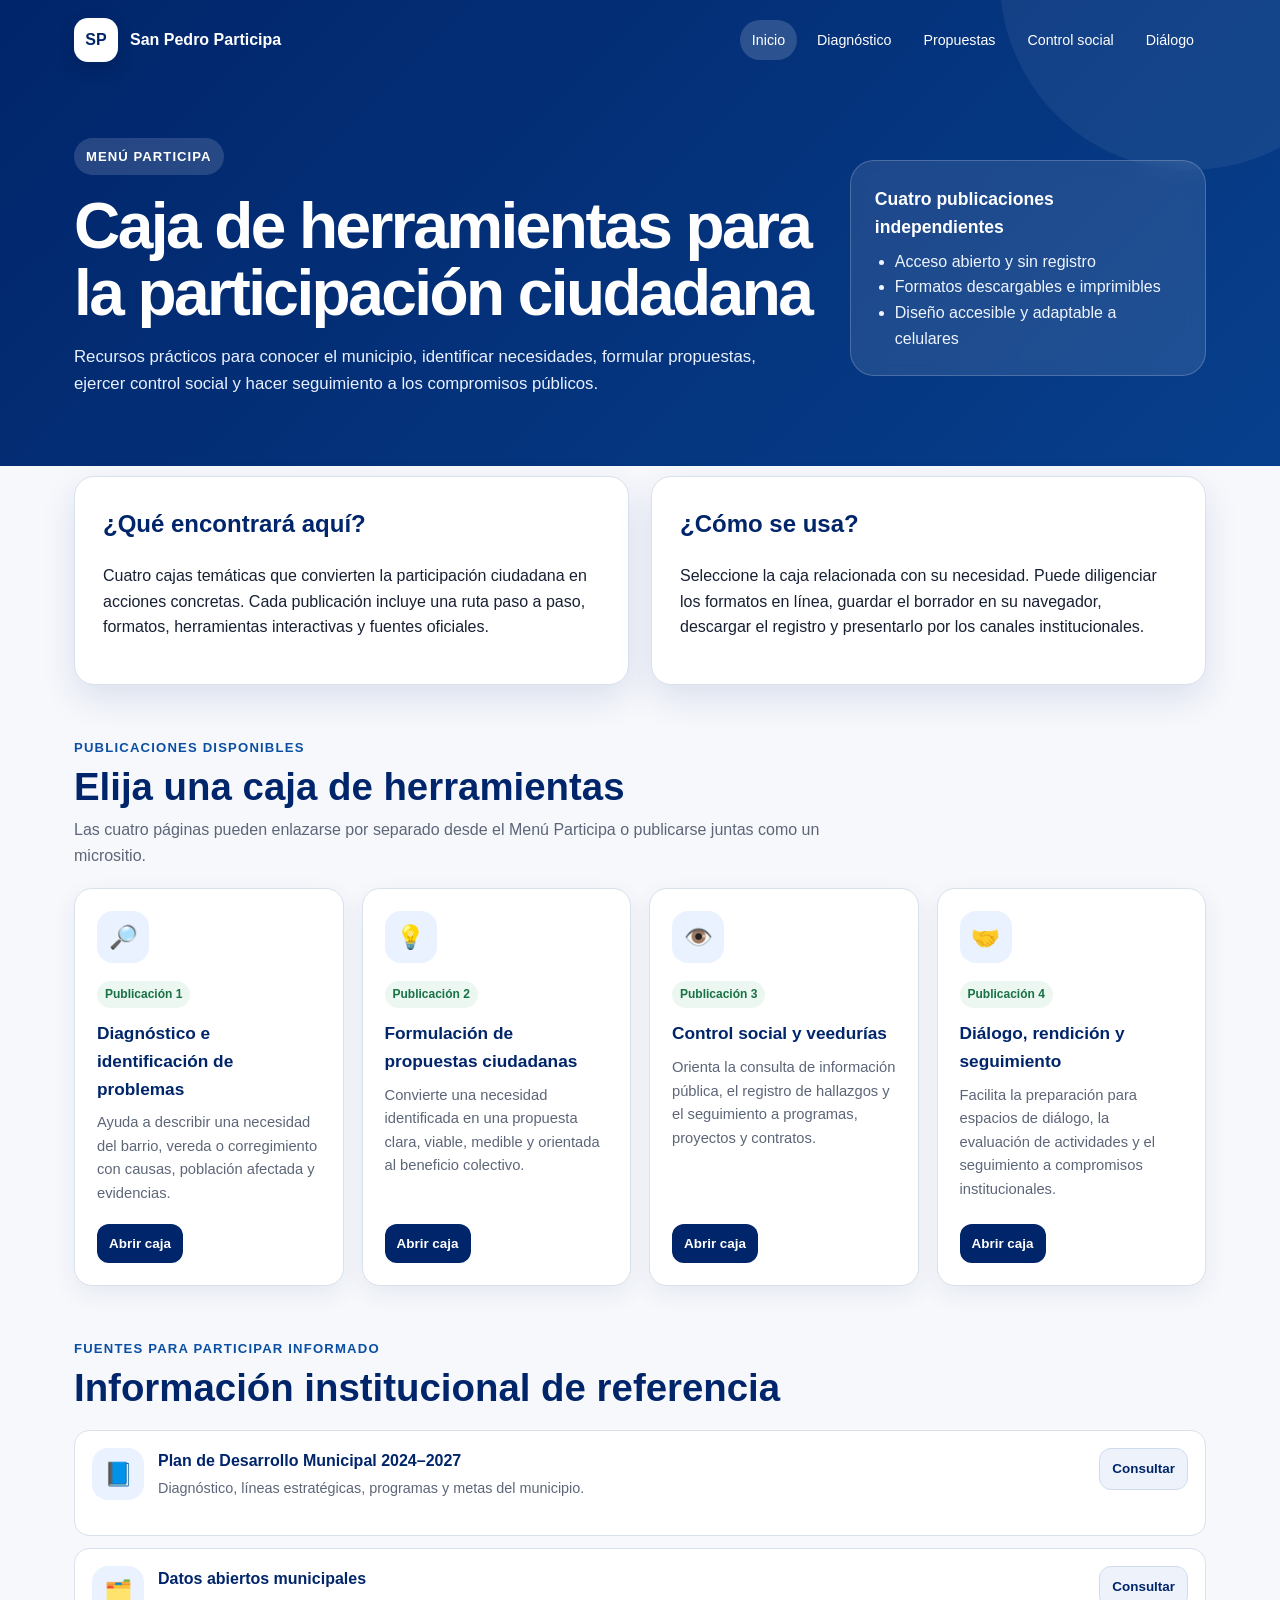
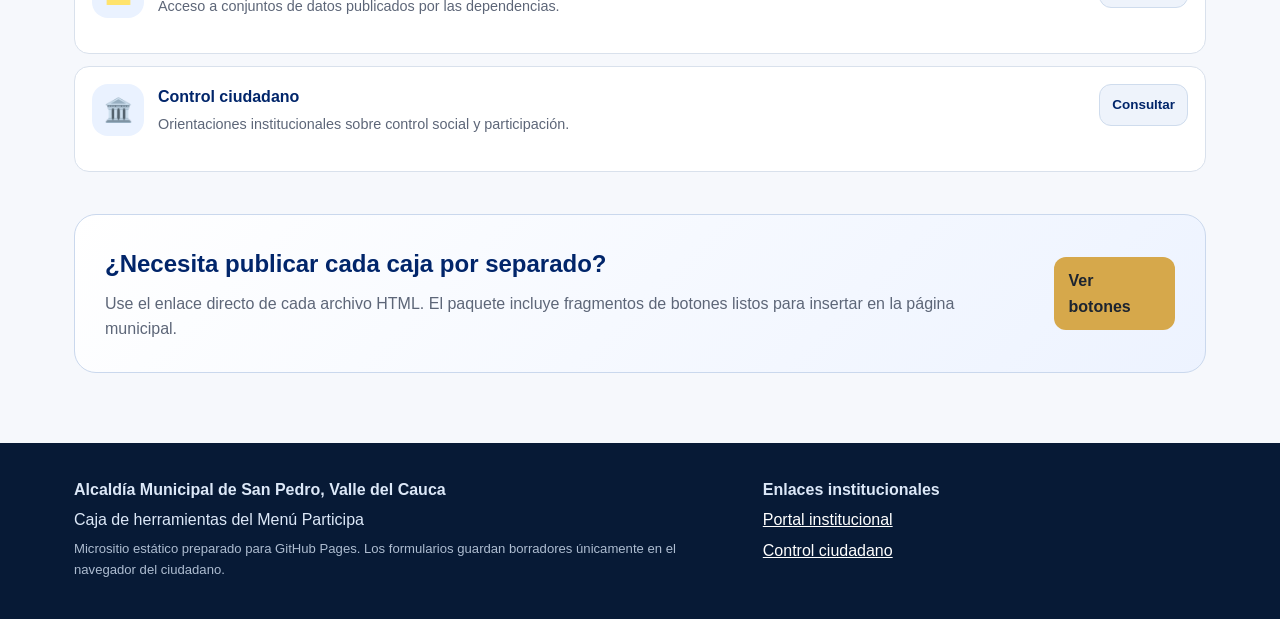
==== index.html @ a93e603f "Add files via upload" ====
<!doctype html><html lang="es"><head><meta charset="utf-8"><meta name="viewport" content="width=device-width,initial-scale=1"><meta name="description" content="Recursos prácticos para conocer el municipio, identificar necesidades, formular propuestas, ejercer control social y hacer seguimiento a los compromisos públicos."><title>Caja de herramientas para la participación ciudadana | Menú Participa</title><link rel="stylesheet" href="assets/css/estilos.css"></head><body><a class="skip" href="#contenido">Saltar al contenido principal</a><header class="site-header"><div class="nav-wrap"><a class="brand" href="index.html"><span class="brand-mark" aria-hidden="true">SP</span><span>San Pedro Participa</span></a><nav class="nav-links" aria-label="Navegación principal">
<a href="index.html" aria-current="page">Inicio</a><a href="caja-1-diagnostico.html">Diagnóstico</a><a href="caja-2-propuestas.html">Propuestas</a><a href="caja-3-control-social.html">Control social</a><a href="caja-4-dialogo-rendicion.html">Diálogo</a>
</nav></div><section class="hero"><div><span class="eyebrow">Menú Participa</span><h1>Caja de herramientas para la participación ciudadana</h1><p>Recursos prácticos para conocer el municipio, identificar necesidades, formular propuestas, ejercer control social y hacer seguimiento a los compromisos públicos.</p></div><aside class="hero-panel"><strong>Cuatro publicaciones independientes</strong><ul><li>Acceso abierto y sin registro</li><li>Formatos descargables e imprimibles</li><li>Diseño accesible y adaptable a celulares</li></ul></aside></section></header><main id="contenido" class="container"><section class="intro-grid"><article class="panel"><h2>¿Qué encontrará aquí?</h2><p>Cuatro cajas temáticas que convierten la participación ciudadana en acciones concretas. Cada publicación incluye una ruta paso a paso, formatos, herramientas interactivas y fuentes oficiales.</p></article><article class="panel"><h2>¿Cómo se usa?</h2><p>Seleccione la caja relacionada con su necesidad. Puede diligenciar los formatos en línea, guardar el borrador en su navegador, descargar el registro y presentarlo por los canales institucionales.</p></article></section><div class="section-title"><span>Publicaciones disponibles</span><h2>Elija una caja de herramientas</h2><p>Las cuatro páginas pueden enlazarse por separado desde el Menú Participa o publicarse juntas como un micrositio.</p></div><section class="cards"><article class="card"><div class="icon" aria-hidden="true">🔎</div><span class="tag">Publicación 1</span><h3>Diagnóstico e identificación de problemas</h3><p>Ayuda a describir una necesidad del barrio, vereda o corregimiento con causas, población afectada y evidencias.</p><div class="card-actions"><a class="btn small " href="caja-1-diagnostico.html">Abrir caja</a></div></article><article class="card"><div class="icon" aria-hidden="true">💡</div><span class="tag">Publicación 2</span><h3>Formulación de propuestas ciudadanas</h3><p>Convierte una necesidad identificada en una propuesta clara, viable, medible y orientada al beneficio colectivo.</p><div class="card-actions"><a class="btn small " href="caja-2-propuestas.html">Abrir caja</a></div></article><article class="card"><div class="icon" aria-hidden="true">👁️</div><span class="tag">Publicación 3</span><h3>Control social y veedurías</h3><p>Orienta la consulta de información pública, el registro de hallazgos y el seguimiento a programas, proyectos y contratos.</p><div class="card-actions"><a class="btn small " href="caja-3-control-social.html">Abrir caja</a></div></article><article class="card"><div class="icon" aria-hidden="true">🤝</div><span class="tag">Publicación 4</span><h3>Diálogo, rendición y seguimiento</h3><p>Facilita la preparación para espacios de diálogo, la evaluación de actividades y el seguimiento a compromisos institucionales.</p><div class="card-actions"><a class="btn small " href="caja-4-dialogo-rendicion.html">Abrir caja</a></div></article></section><div class="section-title"><span>Fuentes para participar informado</span><h2>Información institucional de referencia</h2></div><section class="resource-list"><article class="resource"><div class="icon">📘</div><div><b>Plan de Desarrollo Municipal 2024–2027</b><p>Diagnóstico, líneas estratégicas, programas y metas del municipio.</p></div><a class="btn secondary small" href="https://www.sanpedro-valle.gov.co/planes/plan-de-desarrollo-municipal-san-pedro-valle-del-cauca" target="_blank" rel="noopener">Consultar</a></article><article class="resource"><div class="icon">🗂️</div><div><b>Datos abiertos municipales</b><p>Acceso a conjuntos de datos publicados por las dependencias.</p></div><a class="btn secondary small" href="https://www.sanpedro-valle.gov.co/datos-abiertos/datos-abiertos-publicados-por-el-municipio" target="_blank" rel="noopener">Consultar</a></article><article class="resource"><div class="icon">🏛️</div><div><b>Control ciudadano</b><p>Orientaciones institucionales sobre control social y participación.</p></div><a class="btn secondary small" href="https://www.sanpedro-valle.gov.co/control-ciudadano/control-ciudadano-631934" target="_blank" rel="noopener">Consultar</a></article></section><section class="callout"><div><h2>¿Necesita publicar cada caja por separado?</h2><p>Use el enlace directo de cada archivo HTML. El paquete incluye fragmentos de botones listos para insertar en la página municipal.</p></div><a class="btn gold" href="botones-para-insertar.html">Ver botones</a></section></main><footer class="site-footer"><div class="footer-inner"><div><strong>Alcaldía Municipal de San Pedro, Valle del Cauca</strong><p>Caja de herramientas del Menú Participa</p><p class="foot-note">Micrositio estático preparado para GitHub Pages. Los formularios guardan borradores únicamente en el navegador del ciudadano.</p></div><div><strong>Enlaces institucionales</strong><p><a href="https://www.sanpedro-valle.gov.co/" target="_blank" rel="noopener">Portal institucional</a></p><p><a href="https://www.sanpedro-valle.gov.co/control-ciudadano/control-ciudadano-631934" target="_blank" rel="noopener">Control ciudadano</a></p></div></div></footer><script src="assets/js/app.js"></script></body></html>
---- assets/css/estilos.css ----
:root{
  --azul:#01256a;
  --azul-2:#0b4fa3;
  --azul-claro:#eaf2ff;
  --dorado:#d6a84b;
  --verde:#177245;
  --rojo:#b42318;
  --texto:#172033;
  --muted:#5d6678;
  --borde:#d9e1ec;
  --fondo:#f6f8fc;
  --blanco:#fff;
  --sombra:0 14px 35px rgba(1,37,106,.11);
  --radio:20px;
}
*{box-sizing:border-box}
html{scroll-behavior:smooth}
body{margin:0;background:var(--fondo);color:var(--texto);font-family:"Century Gothic","Avenir Next",Arial,sans-serif;line-height:1.6}
a{color:var(--azul-2)}
a:focus,button:focus,input:focus,textarea:focus,select:focus{outline:3px solid #f7c94b;outline-offset:3px}
.skip{position:absolute;left:-9999px;top:0;background:#fff;padding:12px;z-index:999}.skip:focus{left:10px;top:10px}
.site-header{background:linear-gradient(135deg,var(--azul),#073f8c);color:#fff;position:relative;overflow:hidden}
.site-header:after{content:"";position:absolute;width:380px;height:380px;border-radius:50%;background:rgba(255,255,255,.06);right:-100px;top:-210px}
.nav-wrap{max-width:1180px;margin:auto;padding:18px 24px;display:flex;align-items:center;justify-content:space-between;gap:20px;position:relative;z-index:2}
.brand{display:flex;align-items:center;gap:12px;color:#fff;text-decoration:none;font-weight:700}.brand-mark{width:44px;height:44px;border-radius:14px;background:#fff;color:var(--azul);display:grid;place-items:center;font-weight:800;box-shadow:0 7px 18px rgba(0,0,0,.15)}
.nav-links{display:flex;gap:8px;flex-wrap:wrap}.nav-links a{color:#fff;text-decoration:none;padding:9px 12px;border-radius:999px;font-size:.89rem}.nav-links a:hover,.nav-links a[aria-current="page"]{background:rgba(255,255,255,.16)}
.hero{max-width:1180px;margin:auto;padding:58px 24px 68px;position:relative;z-index:2;display:grid;grid-template-columns:1.35fr .65fr;gap:36px;align-items:center}
.eyebrow{display:inline-flex;align-items:center;gap:8px;font-size:.82rem;text-transform:uppercase;letter-spacing:.08em;font-weight:700;background:rgba(255,255,255,.14);padding:8px 12px;border-radius:999px}.hero h1{font-size:clamp(2.2rem,5vw,4.2rem);line-height:1.04;margin:18px 0 18px;letter-spacing:-.04em}.hero p{max-width:720px;font-size:1.05rem;color:#e9f1ff;margin:0}.hero-panel{background:rgba(255,255,255,.1);border:1px solid rgba(255,255,255,.2);border-radius:24px;padding:24px;backdrop-filter:blur(8px)}.hero-panel strong{display:block;font-size:1.1rem;margin-bottom:8px}.hero-panel ul{padding-left:20px;margin:8px 0 0;color:#eef5ff}
.container{max-width:1180px;margin:auto;padding:42px 24px 70px}
.intro-grid{display:grid;grid-template-columns:1fr 1fr;gap:22px;margin-top:-32px;position:relative;z-index:3}.panel{background:#fff;border:1px solid var(--borde);border-radius:var(--radio);padding:28px;box-shadow:var(--sombra)}.panel h2,.panel h3{margin-top:0;color:var(--azul)}
.section-title{margin:52px 0 20px}.section-title span{display:block;color:var(--azul-2);font-size:.82rem;font-weight:700;text-transform:uppercase;letter-spacing:.09em}.section-title h2{font-size:clamp(1.7rem,3vw,2.6rem);line-height:1.15;margin:7px 0 8px;color:var(--azul)}.section-title p{margin:0;color:var(--muted);max-width:800px}
.cards{display:grid;grid-template-columns:repeat(4,minmax(0,1fr));gap:18px}.card{background:#fff;border:1px solid var(--borde);border-radius:18px;padding:22px;display:flex;flex-direction:column;min-height:260px;box-shadow:0 8px 24px rgba(16,42,90,.07);transition:.2s}.card:hover{transform:translateY(-4px);box-shadow:var(--sombra)}.icon{width:52px;height:52px;border-radius:16px;background:var(--azul-claro);color:var(--azul);display:grid;place-items:center;font-size:1.45rem;margin-bottom:18px}.card h3{margin:0 0 8px;color:var(--azul);font-size:1.08rem}.card p{font-size:.92rem;color:var(--muted);margin:0 0 18px;flex:1}.tag{display:inline-block;background:#edf7f1;color:var(--verde);padding:4px 8px;border-radius:999px;font-size:.75rem;font-weight:700;margin-bottom:12px;align-self:flex-start}.card-actions{display:flex;flex-wrap:wrap;gap:8px}.btn{display:inline-flex;align-items:center;justify-content:center;gap:8px;border:0;border-radius:12px;padding:11px 15px;background:var(--azul);color:#fff;text-decoration:none;font:inherit;font-weight:700;cursor:pointer}.btn:hover{background:#001b4e}.btn.secondary{background:#eef3fb;color:var(--azul);border:1px solid #cfdced}.btn.secondary:hover{background:#dfe9f8}.btn.gold{background:var(--dorado);color:#1c2430}.btn.small{font-size:.84rem;padding:9px 12px}
.toolbox-grid{display:grid;grid-template-columns:1fr 1fr;gap:22px}.steps{counter-reset:paso;display:grid;gap:14px}.step{counter-increment:paso;background:#fff;border:1px solid var(--borde);border-radius:16px;padding:18px 18px 18px 68px;position:relative}.step:before{content:counter(paso);position:absolute;left:18px;top:17px;width:34px;height:34px;border-radius:50%;display:grid;place-items:center;background:var(--azul);color:#fff;font-weight:800}.step h3{margin:0 0 5px;color:var(--azul)}.step p{margin:0;color:var(--muted)}
.form-box{background:#fff;border:1px solid var(--borde);border-radius:var(--radio);padding:28px;box-shadow:var(--sombra)}.form-grid{display:grid;grid-template-columns:1fr 1fr;gap:16px}.field{display:flex;flex-direction:column;gap:7px}.field.full{grid-column:1/-1}.field label{font-weight:700;color:#24324a}.field input,.field textarea,.field select{width:100%;padding:12px 13px;border:1px solid #b9c5d6;border-radius:11px;font:inherit;background:#fff;color:var(--texto)}.field textarea{min-height:115px;resize:vertical}.help{font-size:.8rem;color:var(--muted)}.form-actions{display:flex;gap:10px;flex-wrap:wrap;margin-top:20px}.notice{background:#fff8e6;border:1px solid #f0d795;border-left:5px solid var(--dorado);border-radius:12px;padding:14px 16px;margin:18px 0;color:#57461f}.success{background:#ecf8f1;border:1px solid #acd9bd;border-left:5px solid var(--verde);border-radius:12px;padding:14px 16px;margin-top:16px;display:none}.resource-list{display:grid;gap:12px}.resource{background:#fff;border:1px solid var(--borde);border-radius:15px;padding:17px;display:flex;align-items:flex-start;gap:14px}.resource b{display:block;color:var(--azul);margin-bottom:3px}.resource p{margin:0;color:var(--muted);font-size:.9rem}.resource a{margin-left:auto;white-space:nowrap}
.callout{background:linear-gradient(135deg,#fff,#edf3ff);border:1px solid #cad8ed;border-radius:22px;padding:30px;display:flex;justify-content:space-between;align-items:center;gap:24px;margin-top:42px}.callout h2{margin:0 0 7px;color:var(--azul)}.callout p{margin:0;color:var(--muted)}
.site-footer{background:#071a36;color:#dce8f8}.footer-inner{max-width:1180px;margin:auto;padding:34px 24px;display:grid;grid-template-columns:1.5fr 1fr;gap:24px}.footer-inner a{color:#fff}.footer-inner p{margin:5px 0}.foot-note{font-size:.82rem;color:#aebdd1}
.breadcrumbs{max-width:1180px;margin:auto;padding:16px 24px 0;color:#dbe8fb;font-size:.86rem;position:relative;z-index:2}.breadcrumbs a{color:#fff}
.kpi-row{display:grid;grid-template-columns:repeat(3,1fr);gap:14px}.kpi{background:#fff;border:1px solid var(--borde);border-radius:15px;padding:18px;text-align:center}.kpi strong{display:block;color:var(--azul);font-size:1.55rem}.kpi span{font-size:.83rem;color:var(--muted)}
.print-sheet{background:#fff;border:1px solid var(--borde);border-radius:16px;padding:24px}.print-sheet h2{color:var(--azul)}
@media(max-width:980px){.hero{grid-template-columns:1fr}.cards{grid-template-columns:repeat(2,1fr)}.toolbox-grid,.intro-grid{grid-template-columns:1fr}.hero-panel{max-width:650px}.nav-wrap{align-items:flex-start}.nav-links{justify-content:flex-end}.resource{flex-wrap:wrap}.resource a{margin-left:66px}}
@media(max-width:650px){.nav-wrap{display:block}.nav-links{margin-top:14px;justify-content:flex-start}.hero{padding-top:40px}.cards,.form-grid,.kpi-row{grid-template-columns:1fr}.field.full{grid-column:auto}.callout,.footer-inner{display:block}.callout .btn{margin-top:18px}.card{min-height:0}.resource a{margin-left:0;width:100%}}
@media print{.nav-wrap,.breadcrumbs,.hero-panel,.form-actions,.site-footer,.no-print,.callout{display:none!important}.site-header{background:#fff;color:#000}.hero{display:block;padding:20px 0}.hero h1,.hero p{color:#000}.container{padding:10px}.panel,.form-box,.card{box-shadow:none}.cards{grid-template-columns:1fr 1fr}.eyebrow{border:1px solid #777}}
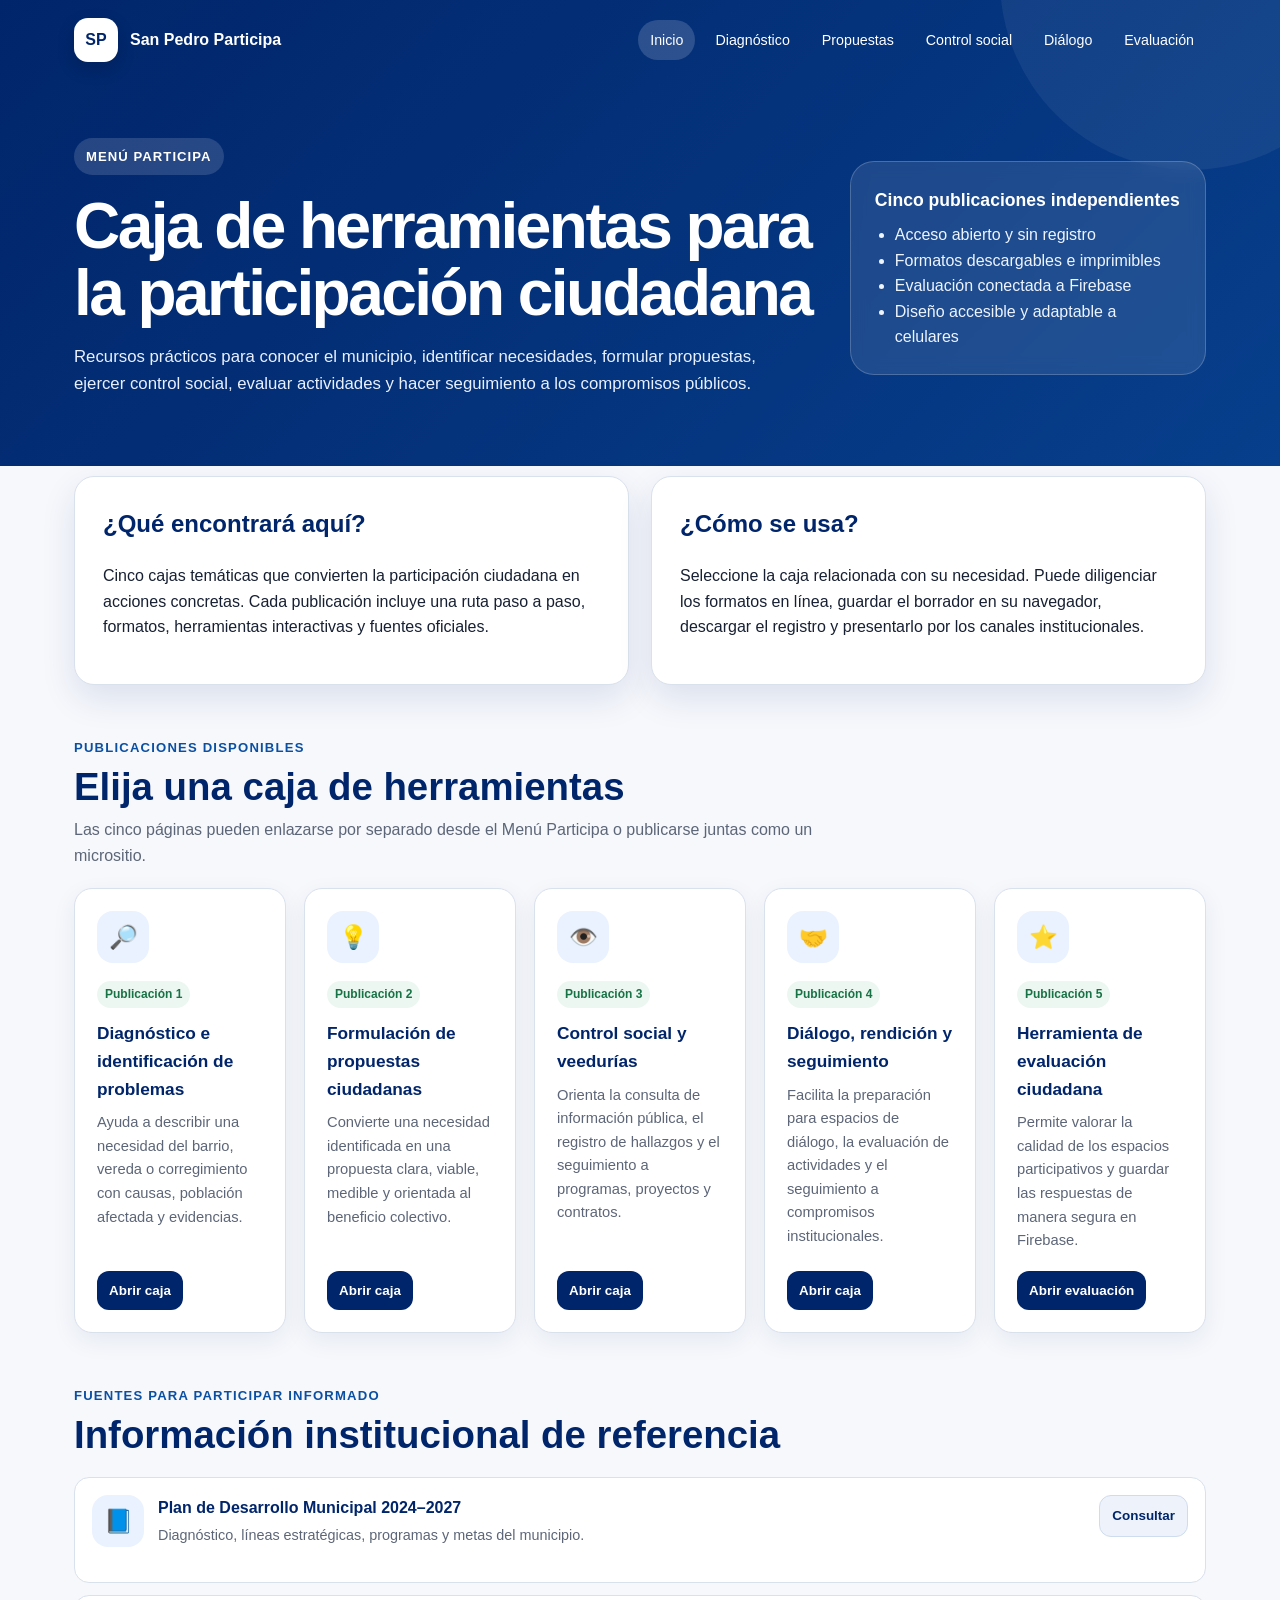
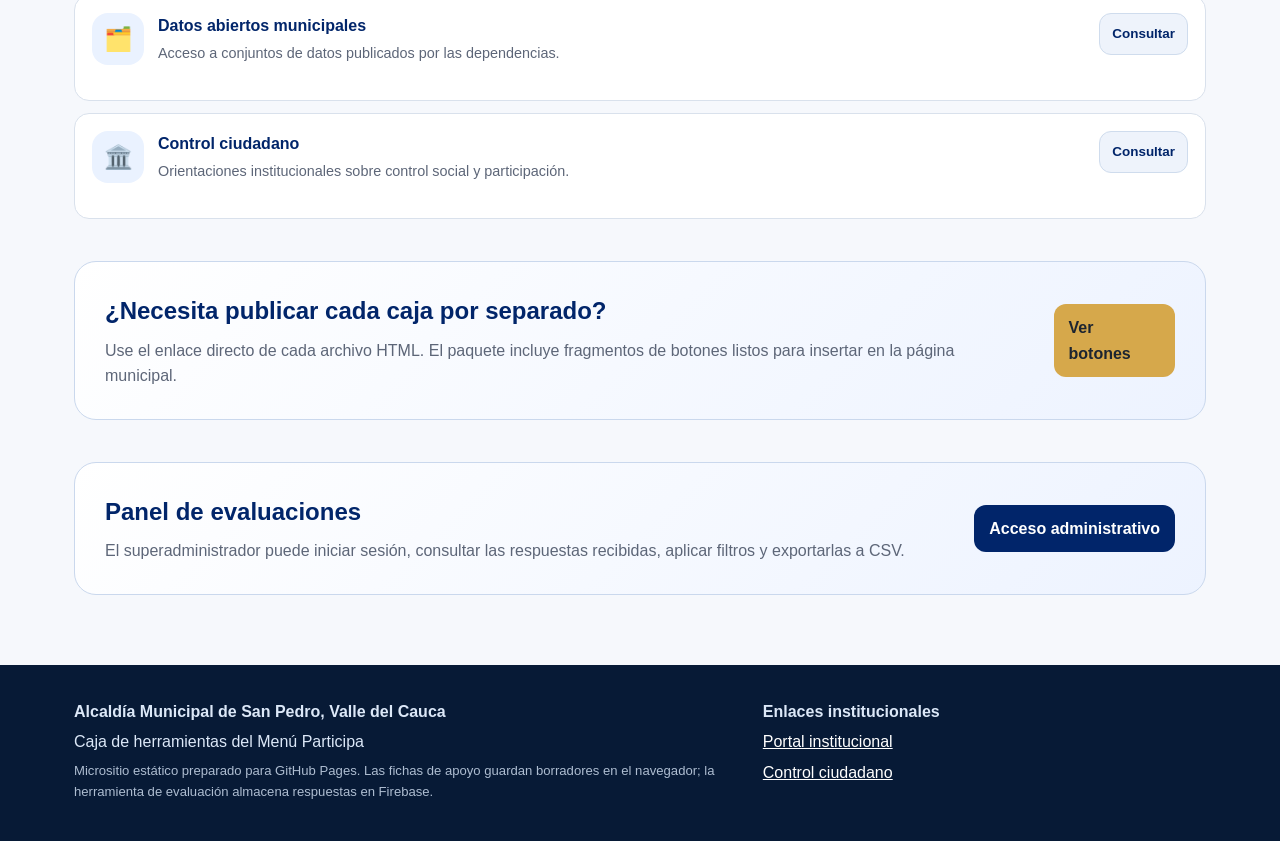
==== commit cbb52815: "Add files via upload" ====
--- a/index.html
+++ b/index.html
@@ -1,3 +1,3 @@
-<!doctype html><html lang="es"><head><meta charset="utf-8"><meta name="viewport" content="width=device-width,initial-scale=1"><meta name="description" content="Recursos prácticos para conocer el municipio, identificar necesidades, formular propuestas, ejercer control social y hacer seguimiento a los compromisos públicos."><title>Caja de herramientas para la participación ciudadana | Menú Participa</title><link rel="stylesheet" href="assets/css/estilos.css"></head><body><a class="skip" href="#contenido">Saltar al contenido principal</a><header class="site-header"><div class="nav-wrap"><a class="brand" href="index.html"><span class="brand-mark" aria-hidden="true">SP</span><span>San Pedro Participa</span></a><nav class="nav-links" aria-label="Navegación principal">
-<a href="index.html" aria-current="page">Inicio</a><a href="caja-1-diagnostico.html">Diagnóstico</a><a href="caja-2-propuestas.html">Propuestas</a><a href="caja-3-control-social.html">Control social</a><a href="caja-4-dialogo-rendicion.html">Diálogo</a>
-</nav></div><section class="hero"><div><span class="eyebrow">Menú Participa</span><h1>Caja de herramientas para la participación ciudadana</h1><p>Recursos prácticos para conocer el municipio, identificar necesidades, formular propuestas, ejercer control social y hacer seguimiento a los compromisos públicos.</p></div><aside class="hero-panel"><strong>Cuatro publicaciones independientes</strong><ul><li>Acceso abierto y sin registro</li><li>Formatos descargables e imprimibles</li><li>Diseño accesible y adaptable a celulares</li></ul></aside></section></header><main id="contenido" class="container"><section class="intro-grid"><article class="panel"><h2>¿Qué encontrará aquí?</h2><p>Cuatro cajas temáticas que convierten la participación ciudadana en acciones concretas. Cada publicación incluye una ruta paso a paso, formatos, herramientas interactivas y fuentes oficiales.</p></article><article class="panel"><h2>¿Cómo se usa?</h2><p>Seleccione la caja relacionada con su necesidad. Puede diligenciar los formatos en línea, guardar el borrador en su navegador, descargar el registro y presentarlo por los canales institucionales.</p></article></section><div class="section-title"><span>Publicaciones disponibles</span><h2>Elija una caja de herramientas</h2><p>Las cuatro páginas pueden enlazarse por separado desde el Menú Participa o publicarse juntas como un micrositio.</p></div><section class="cards"><article class="card"><div class="icon" aria-hidden="true">🔎</div><span class="tag">Publicación 1</span><h3>Diagnóstico e identificación de problemas</h3><p>Ayuda a describir una necesidad del barrio, vereda o corregimiento con causas, población afectada y evidencias.</p><div class="card-actions"><a class="btn small " href="caja-1-diagnostico.html">Abrir caja</a></div></article><article class="card"><div class="icon" aria-hidden="true">💡</div><span class="tag">Publicación 2</span><h3>Formulación de propuestas ciudadanas</h3><p>Convierte una necesidad identificada en una propuesta clara, viable, medible y orientada al beneficio colectivo.</p><div class="card-actions"><a class="btn small " href="caja-2-propuestas.html">Abrir caja</a></div></article><article class="card"><div class="icon" aria-hidden="true">👁️</div><span class="tag">Publicación 3</span><h3>Control social y veedurías</h3><p>Orienta la consulta de información pública, el registro de hallazgos y el seguimiento a programas, proyectos y contratos.</p><div class="card-actions"><a class="btn small " href="caja-3-control-social.html">Abrir caja</a></div></article><article class="card"><div class="icon" aria-hidden="true">🤝</div><span class="tag">Publicación 4</span><h3>Diálogo, rendición y seguimiento</h3><p>Facilita la preparación para espacios de diálogo, la evaluación de actividades y el seguimiento a compromisos institucionales.</p><div class="card-actions"><a class="btn small " href="caja-4-dialogo-rendicion.html">Abrir caja</a></div></article></section><div class="section-title"><span>Fuentes para participar informado</span><h2>Información institucional de referencia</h2></div><section class="resource-list"><article class="resource"><div class="icon">📘</div><div><b>Plan de Desarrollo Municipal 2024–2027</b><p>Diagnóstico, líneas estratégicas, programas y metas del municipio.</p></div><a class="btn secondary small" href="https://www.sanpedro-valle.gov.co/planes/plan-de-desarrollo-municipal-san-pedro-valle-del-cauca" target="_blank" rel="noopener">Consultar</a></article><article class="resource"><div class="icon">🗂️</div><div><b>Datos abiertos municipales</b><p>Acceso a conjuntos de datos publicados por las dependencias.</p></div><a class="btn secondary small" href="https://www.sanpedro-valle.gov.co/datos-abiertos/datos-abiertos-publicados-por-el-municipio" target="_blank" rel="noopener">Consultar</a></article><article class="resource"><div class="icon">🏛️</div><div><b>Control ciudadano</b><p>Orientaciones institucionales sobre control social y participación.</p></div><a class="btn secondary small" href="https://www.sanpedro-valle.gov.co/control-ciudadano/control-ciudadano-631934" target="_blank" rel="noopener">Consultar</a></article></section><section class="callout"><div><h2>¿Necesita publicar cada caja por separado?</h2><p>Use el enlace directo de cada archivo HTML. El paquete incluye fragmentos de botones listos para insertar en la página municipal.</p></div><a class="btn gold" href="botones-para-insertar.html">Ver botones</a></section></main><footer class="site-footer"><div class="footer-inner"><div><strong>Alcaldía Municipal de San Pedro, Valle del Cauca</strong><p>Caja de herramientas del Menú Participa</p><p class="foot-note">Micrositio estático preparado para GitHub Pages. Los formularios guardan borradores únicamente en el navegador del ciudadano.</p></div><div><strong>Enlaces institucionales</strong><p><a href="https://www.sanpedro-valle.gov.co/" target="_blank" rel="noopener">Portal institucional</a></p><p><a href="https://www.sanpedro-valle.gov.co/control-ciudadano/control-ciudadano-631934" target="_blank" rel="noopener">Control ciudadano</a></p></div></div></footer><script src="assets/js/app.js"></script></body></html>+<!doctype html><html lang="es"><head><meta charset="utf-8"><meta name="viewport" content="width=device-width,initial-scale=1"><meta name="description" content="Recursos prácticos para conocer el municipio, identificar necesidades, formular propuestas, ejercer control social, evaluar actividades y hacer seguimiento a los compromisos públicos."><title>Caja de herramientas para la participación ciudadana | Menú Participa</title><link rel="stylesheet" href="assets/css/estilos.css"></head><body><a class="skip" href="#contenido">Saltar al contenido principal</a><header class="site-header"><div class="nav-wrap"><a class="brand" href="index.html"><span class="brand-mark" aria-hidden="true">SP</span><span>San Pedro Participa</span></a><nav class="nav-links" aria-label="Navegación principal">
+<a href="index.html" aria-current="page">Inicio</a><a href="caja-1-diagnostico.html">Diagnóstico</a><a href="caja-2-propuestas.html">Propuestas</a><a href="caja-3-control-social.html">Control social</a><a href="caja-4-dialogo-rendicion.html">Diálogo</a><a href="caja-5-evaluacion.html">Evaluación</a>
+</nav></div><section class="hero"><div><span class="eyebrow">Menú Participa</span><h1>Caja de herramientas para la participación ciudadana</h1><p>Recursos prácticos para conocer el municipio, identificar necesidades, formular propuestas, ejercer control social, evaluar actividades y hacer seguimiento a los compromisos públicos.</p></div><aside class="hero-panel"><strong>Cinco publicaciones independientes</strong><ul><li>Acceso abierto y sin registro</li><li>Formatos descargables e imprimibles</li><li>Evaluación conectada a Firebase</li><li>Diseño accesible y adaptable a celulares</li></ul></aside></section></header><main id="contenido" class="container"><section class="intro-grid"><article class="panel"><h2>¿Qué encontrará aquí?</h2><p>Cinco cajas temáticas que convierten la participación ciudadana en acciones concretas. Cada publicación incluye una ruta paso a paso, formatos, herramientas interactivas y fuentes oficiales.</p></article><article class="panel"><h2>¿Cómo se usa?</h2><p>Seleccione la caja relacionada con su necesidad. Puede diligenciar los formatos en línea, guardar el borrador en su navegador, descargar el registro y presentarlo por los canales institucionales.</p></article></section><div class="section-title"><span>Publicaciones disponibles</span><h2>Elija una caja de herramientas</h2><p>Las cinco páginas pueden enlazarse por separado desde el Menú Participa o publicarse juntas como un micrositio.</p></div><section class="cards five-cards"><article class="card"><div class="icon" aria-hidden="true">🔎</div><span class="tag">Publicación 1</span><h3>Diagnóstico e identificación de problemas</h3><p>Ayuda a describir una necesidad del barrio, vereda o corregimiento con causas, población afectada y evidencias.</p><div class="card-actions"><a class="btn small " href="caja-1-diagnostico.html">Abrir caja</a></div></article><article class="card"><div class="icon" aria-hidden="true">💡</div><span class="tag">Publicación 2</span><h3>Formulación de propuestas ciudadanas</h3><p>Convierte una necesidad identificada en una propuesta clara, viable, medible y orientada al beneficio colectivo.</p><div class="card-actions"><a class="btn small " href="caja-2-propuestas.html">Abrir caja</a></div></article><article class="card"><div class="icon" aria-hidden="true">👁️</div><span class="tag">Publicación 3</span><h3>Control social y veedurías</h3><p>Orienta la consulta de información pública, el registro de hallazgos y el seguimiento a programas, proyectos y contratos.</p><div class="card-actions"><a class="btn small " href="caja-3-control-social.html">Abrir caja</a></div></article><article class="card"><div class="icon" aria-hidden="true">🤝</div><span class="tag">Publicación 4</span><h3>Diálogo, rendición y seguimiento</h3><p>Facilita la preparación para espacios de diálogo, la evaluación de actividades y el seguimiento a compromisos institucionales.</p><div class="card-actions"><a class="btn small " href="caja-4-dialogo-rendicion.html">Abrir caja</a></div></article><article class="card"><div class="icon" aria-hidden="true">⭐</div><span class="tag">Publicación 5</span><h3>Herramienta de evaluación ciudadana</h3><p>Permite valorar la calidad de los espacios participativos y guardar las respuestas de manera segura en Firebase.</p><div class="card-actions"><a class="btn small" href="caja-5-evaluacion.html">Abrir evaluación</a></div></article></section><div class="section-title"><span>Fuentes para participar informado</span><h2>Información institucional de referencia</h2></div><section class="resource-list"><article class="resource"><div class="icon">📘</div><div><b>Plan de Desarrollo Municipal 2024–2027</b><p>Diagnóstico, líneas estratégicas, programas y metas del municipio.</p></div><a class="btn secondary small" href="https://www.sanpedro-valle.gov.co/planes/plan-de-desarrollo-municipal-san-pedro-valle-del-cauca" target="_blank" rel="noopener">Consultar</a></article><article class="resource"><div class="icon">🗂️</div><div><b>Datos abiertos municipales</b><p>Acceso a conjuntos de datos publicados por las dependencias.</p></div><a class="btn secondary small" href="https://www.sanpedro-valle.gov.co/datos-abiertos/datos-abiertos-publicados-por-el-municipio" target="_blank" rel="noopener">Consultar</a></article><article class="resource"><div class="icon">🏛️</div><div><b>Control ciudadano</b><p>Orientaciones institucionales sobre control social y participación.</p></div><a class="btn secondary small" href="https://www.sanpedro-valle.gov.co/control-ciudadano/control-ciudadano-631934" target="_blank" rel="noopener">Consultar</a></article></section><section class="callout"><div><h2>¿Necesita publicar cada caja por separado?</h2><p>Use el enlace directo de cada archivo HTML. El paquete incluye fragmentos de botones listos para insertar en la página municipal.</p></div><a class="btn gold" href="botones-para-insertar.html">Ver botones</a></section><section class="callout"><div><h2>Panel de evaluaciones</h2><p>El superadministrador puede iniciar sesión, consultar las respuestas recibidas, aplicar filtros y exportarlas a CSV.</p></div><a class="btn" href="administracion.html">Acceso administrativo</a></section></main><footer class="site-footer"><div class="footer-inner"><div><strong>Alcaldía Municipal de San Pedro, Valle del Cauca</strong><p>Caja de herramientas del Menú Participa</p><p class="foot-note">Micrositio estático preparado para GitHub Pages. Las fichas de apoyo guardan borradores en el navegador; la herramienta de evaluación almacena respuestas en Firebase.</p></div><div><strong>Enlaces institucionales</strong><p><a href="https://www.sanpedro-valle.gov.co/" target="_blank" rel="noopener">Portal institucional</a></p><p><a href="https://www.sanpedro-valle.gov.co/control-ciudadano/control-ciudadano-631934" target="_blank" rel="noopener">Control ciudadano</a></p></div></div></footer><script src="assets/js/app.js"></script></body></html>
--- a/assets/css/estilos.css
+++ b/assets/css/estilos.css
@@ -40,3 +40,75 @@
 @media(max-width:980px){.hero{grid-template-columns:1fr}.cards{grid-template-columns:repeat(2,1fr)}.toolbox-grid,.intro-grid{grid-template-columns:1fr}.hero-panel{max-width:650px}.nav-wrap{align-items:flex-start}.nav-links{justify-content:flex-end}.resource{flex-wrap:wrap}.resource a{margin-left:66px}}
 @media(max-width:650px){.nav-wrap{display:block}.nav-links{margin-top:14px;justify-content:flex-start}.hero{padding-top:40px}.cards,.form-grid,.kpi-row{grid-template-columns:1fr}.field.full{grid-column:auto}.callout,.footer-inner{display:block}.callout .btn{margin-top:18px}.card{min-height:0}.resource a{margin-left:0;width:100%}}
 @media print{.nav-wrap,.breadcrumbs,.hero-panel,.form-actions,.site-footer,.no-print,.callout{display:none!important}.site-header{background:#fff;color:#000}.hero{display:block;padding:20px 0}.hero h1,.hero p{color:#000}.container{padding:10px}.panel,.form-box,.card{box-shadow:none}.cards{grid-template-columns:1fr 1fr}.eyebrow{border:1px solid #777}}
+
+/* ─────────────────────────────────────────────────────────────
+   Herramienta de evaluación y panel administrativo
+   ───────────────────────────────────────────────────────────── */
+.cards.five-cards{grid-template-columns:repeat(5,minmax(0,1fr))}
+.form-section-title{margin:34px 0 18px;padding-bottom:10px;border-bottom:1px solid var(--borde);color:var(--azul);font-size:1.22rem}
+.firebase-form section:first-child .form-section-title{margin-top:0}
+.rating-list{display:grid;gap:16px}
+.rating-fieldset{border:1px solid var(--borde);border-radius:16px;padding:18px;margin:0;background:#fbfcff}
+.rating-fieldset legend{font-weight:700;color:#24324a;padding:0 8px}
+.rating-scale{display:grid;grid-template-columns:repeat(5,1fr);gap:10px;margin-top:8px}
+.rating-scale label{position:relative;cursor:pointer}
+.rating-scale input{position:absolute;opacity:0;pointer-events:none}
+.rating-scale span{min-height:72px;border:1px solid #b9c5d6;border-radius:12px;background:#fff;display:flex;flex-direction:column;align-items:center;justify-content:center;font-weight:800;color:var(--azul);transition:.18s}
+.rating-scale small{display:block;font-size:.68rem;font-weight:600;color:var(--muted);text-align:center;margin-top:3px}
+.rating-scale input:checked+span{background:var(--azul);color:#fff;border-color:var(--azul);box-shadow:0 7px 18px rgba(1,37,106,.19)}
+.rating-scale input:checked+span small{color:#e8effc}
+.rating-scale input:focus+span{outline:3px solid #f7c94b;outline-offset:3px}
+.compact-fieldset{border:1px solid var(--borde);border-radius:13px;padding:15px;margin:0}
+.compact-fieldset legend{font-weight:700;padding:0 6px;color:#24324a}
+.inline-options{display:flex;gap:24px;flex-wrap:wrap}
+.inline-options label{display:flex;align-items:center;gap:8px;font-weight:700}
+.inline-options input{width:18px;height:18px}
+.consent-field{background:#eef4ff;border:1px solid #c6d7ef;border-radius:13px;padding:16px}
+.consent-field label{display:flex;align-items:flex-start;gap:11px;font-size:.92rem}
+.consent-field input{width:19px;height:19px;margin-top:3px;flex:0 0 auto}
+.form-status{margin-top:18px;border-radius:12px;padding:14px 16px;font-weight:700}
+.form-status.info{background:#eef4ff;border:1px solid #bdd0ef;color:var(--azul)}
+.form-status.success{display:block;background:#ecf8f1;border:1px solid #acd9bd;color:#155b38}
+.form-status.error{background:#fff0ee;border:1px solid #efb4ad;color:#8e2119}
+.receipt{margin-top:18px;background:linear-gradient(135deg,#ecf8f1,#f8fffb);border:1px solid #a8d6b9;border-radius:16px;padding:20px;text-align:center}
+.receipt span{display:block;color:var(--verde);font-size:.8rem;font-weight:800;text-transform:uppercase;letter-spacing:.08em}
+.receipt strong{display:block;color:var(--azul);font-size:1.65rem;margin:4px 0}
+.receipt p{margin:0;color:var(--muted);font-size:.88rem}
+.btn:disabled{opacity:.58;cursor:not-allowed}
+.btn.danger{background:#8f211b}.btn.danger:hover{background:#681712}
+.compact-header .hero{padding-top:34px;padding-bottom:42px}
+.admin-hero{grid-template-columns:1fr}.admin-hero h1{font-size:clamp(2rem,4vw,3.5rem)}
+.admin-container{min-height:58vh}
+.auth-card{max-width:560px;margin:-18px auto 40px;background:#fff;border:1px solid var(--borde);border-radius:22px;padding:32px;box-shadow:var(--sombra)}
+.auth-card h2{color:var(--azul);margin:0 0 8px}.auth-card>p{color:var(--muted)}
+.login-form{display:grid;gap:16px;margin-top:22px}
+.admin-toolbar{display:flex;justify-content:space-between;align-items:flex-end;gap:20px;margin-bottom:22px}
+.admin-toolbar h2{margin:6px 0 2px;color:var(--azul);font-size:2rem}.admin-toolbar p{margin:0;color:var(--muted)}
+.toolbar-actions{display:flex;gap:9px;flex-wrap:wrap;justify-content:flex-end}
+.admin-kpis{grid-template-columns:1fr 1fr 1fr 1.4fr;margin-bottom:22px}
+.admin-kpis .kpi:last-child strong{font-size:1rem;line-height:1.35}
+.admin-filters{box-shadow:none;margin-bottom:22px}.admin-filters h3{margin:0 0 14px}
+.filters-grid{grid-template-columns:1.5fr 1fr 1fr auto;align-items:end}
+.filter-button-field{justify-content:flex-end}
+.table-card{background:#fff;border:1px solid var(--borde);border-radius:18px;box-shadow:var(--sombra);overflow:hidden}
+.table-heading{display:flex;justify-content:space-between;gap:20px;padding:20px 22px;border-bottom:1px solid var(--borde)}
+.table-heading h3{margin:0;color:var(--azul)}.table-heading p{margin:3px 0 0;color:var(--muted);font-size:.88rem}
+.table-scroll{overflow:auto}
+.admin-table{width:100%;border-collapse:collapse;min-width:1040px}
+.admin-table th,.admin-table td{padding:13px 14px;border-bottom:1px solid #e5eaf1;text-align:left;vertical-align:top;font-size:.85rem}
+.admin-table th{background:#f2f5fa;color:#30405b;position:sticky;top:0;z-index:1}
+.admin-table tbody tr:hover{background:#f8faff}
+.loading-message,.empty-message{padding:24px;margin:0;text-align:center;color:var(--muted)}
+.detail-dialog{width:min(840px,calc(100% - 28px));max-height:88vh;border:0;border-radius:22px;padding:0;box-shadow:0 25px 80px rgba(0,0,0,.3)}
+.detail-dialog::backdrop{background:rgba(4,14,32,.66);backdrop-filter:blur(3px)}
+.dialog-header{display:flex;justify-content:space-between;align-items:flex-start;gap:20px;padding:22px 24px;border-bottom:1px solid var(--borde);position:sticky;top:0;background:#fff;z-index:2}
+.dialog-header h2{margin:6px 0 0;color:var(--azul)}
+.dialog-close{border:0;background:#eef3fb;color:var(--azul);width:40px;height:40px;border-radius:50%;font-size:1.7rem;line-height:1;cursor:pointer}
+.detail-grid{display:grid;grid-template-columns:1fr 1fr;gap:0;padding:12px 24px 26px}
+.detail-item{padding:14px 12px;border-bottom:1px solid #edf0f4}
+.detail-item strong{display:block;color:var(--azul);font-size:.8rem;text-transform:uppercase;letter-spacing:.04em}
+.detail-item p{margin:4px 0 0;white-space:pre-wrap;color:#34415a}
+
+@media(max-width:1100px){.cards.five-cards{grid-template-columns:repeat(3,1fr)}.filters-grid{grid-template-columns:1fr 1fr}.admin-kpis{grid-template-columns:repeat(2,1fr)}}
+@media(max-width:760px){.rating-scale{grid-template-columns:1fr}.rating-scale span{min-height:52px;flex-direction:row;gap:8px}.rating-scale small{margin:0}.admin-toolbar{display:block}.toolbar-actions{justify-content:flex-start;margin-top:16px}.filters-grid{grid-template-columns:1fr}.detail-grid{grid-template-columns:1fr}.auth-card{padding:24px}.cards.five-cards{grid-template-columns:1fr 1fr}}
+@media(max-width:520px){.cards.five-cards{grid-template-columns:1fr}.admin-kpis{grid-template-columns:1fr}.toolbar-actions .btn{width:100%}}
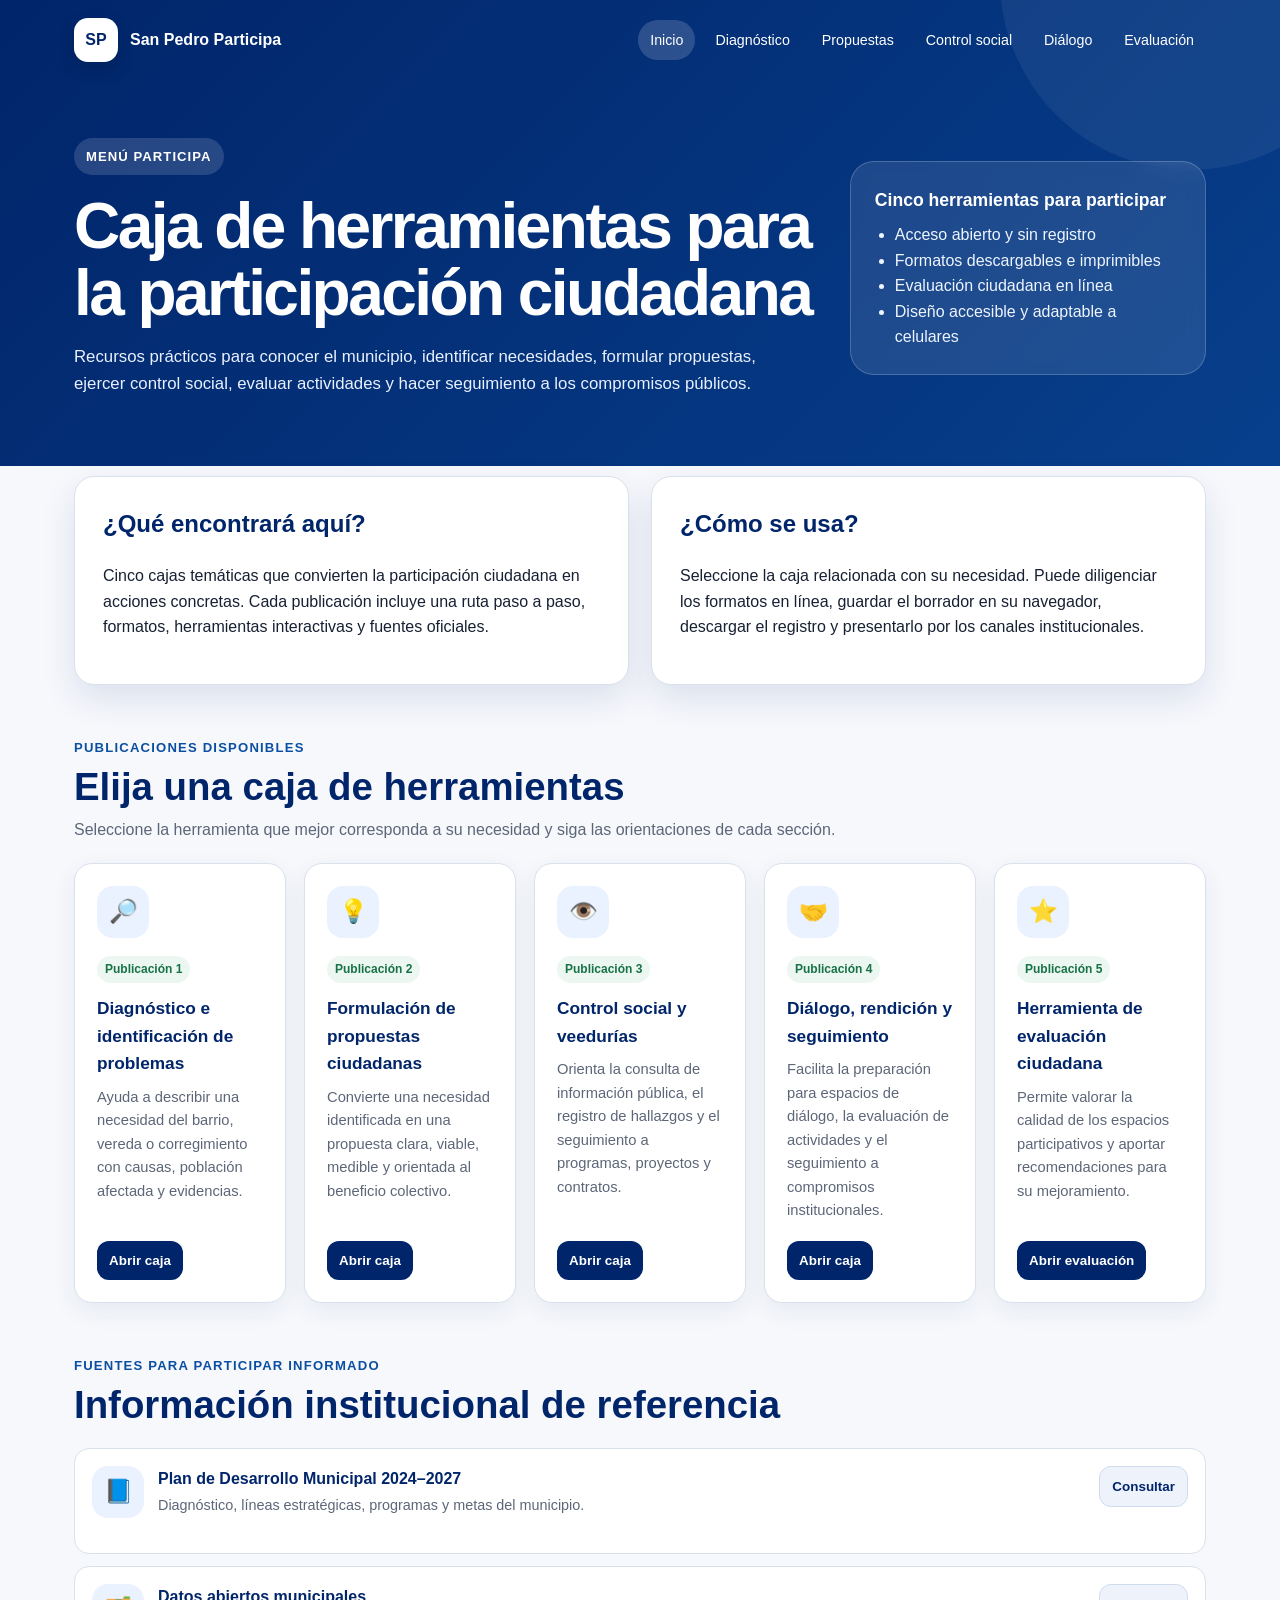
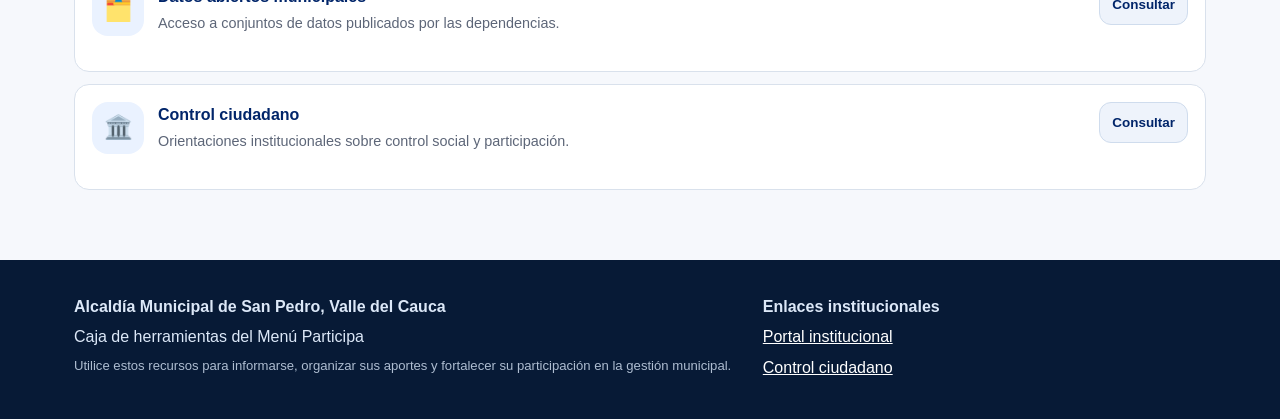
==== commit 740e460d: "Add files via upload" ====
--- a/index.html
+++ b/index.html
@@ -1,3 +1,7 @@
-<!doctype html><html lang="es"><head><meta charset="utf-8"><meta name="viewport" content="width=device-width,initial-scale=1"><meta name="description" content="Recursos prácticos para conocer el municipio, identificar necesidades, formular propuestas, ejercer control social, evaluar actividades y hacer seguimiento a los compromisos públicos."><title>Caja de herramientas para la participación ciudadana | Menú Participa</title><link rel="stylesheet" href="assets/css/estilos.css"></head><body><a class="skip" href="#contenido">Saltar al contenido principal</a><header class="site-header"><div class="nav-wrap"><a class="brand" href="index.html"><span class="brand-mark" aria-hidden="true">SP</span><span>San Pedro Participa</span></a><nav class="nav-links" aria-label="Navegación principal">
-<a href="index.html" aria-current="page">Inicio</a><a href="caja-1-diagnostico.html">Diagnóstico</a><a href="caja-2-propuestas.html">Propuestas</a><a href="caja-3-control-social.html">Control social</a><a href="caja-4-dialogo-rendicion.html">Diálogo</a><a href="caja-5-evaluacion.html">Evaluación</a>
-</nav></div><section class="hero"><div><span class="eyebrow">Menú Participa</span><h1>Caja de herramientas para la participación ciudadana</h1><p>Recursos prácticos para conocer el municipio, identificar necesidades, formular propuestas, ejercer control social, evaluar actividades y hacer seguimiento a los compromisos públicos.</p></div><aside class="hero-panel"><strong>Cinco publicaciones independientes</strong><ul><li>Acceso abierto y sin registro</li><li>Formatos descargables e imprimibles</li><li>Evaluación conectada a Firebase</li><li>Diseño accesible y adaptable a celulares</li></ul></aside></section></header><main id="contenido" class="container"><section class="intro-grid"><article class="panel"><h2>¿Qué encontrará aquí?</h2><p>Cinco cajas temáticas que convierten la participación ciudadana en acciones concretas. Cada publicación incluye una ruta paso a paso, formatos, herramientas interactivas y fuentes oficiales.</p></article><article class="panel"><h2>¿Cómo se usa?</h2><p>Seleccione la caja relacionada con su necesidad. Puede diligenciar los formatos en línea, guardar el borrador en su navegador, descargar el registro y presentarlo por los canales institucionales.</p></article></section><div class="section-title"><span>Publicaciones disponibles</span><h2>Elija una caja de herramientas</h2><p>Las cinco páginas pueden enlazarse por separado desde el Menú Participa o publicarse juntas como un micrositio.</p></div><section class="cards five-cards"><article class="card"><div class="icon" aria-hidden="true">🔎</div><span class="tag">Publicación 1</span><h3>Diagnóstico e identificación de problemas</h3><p>Ayuda a describir una necesidad del barrio, vereda o corregimiento con causas, población afectada y evidencias.</p><div class="card-actions"><a class="btn small " href="caja-1-diagnostico.html">Abrir caja</a></div></article><article class="card"><div class="icon" aria-hidden="true">💡</div><span class="tag">Publicación 2</span><h3>Formulación de propuestas ciudadanas</h3><p>Convierte una necesidad identificada en una propuesta clara, viable, medible y orientada al beneficio colectivo.</p><div class="card-actions"><a class="btn small " href="caja-2-propuestas.html">Abrir caja</a></div></article><article class="card"><div class="icon" aria-hidden="true">👁️</div><span class="tag">Publicación 3</span><h3>Control social y veedurías</h3><p>Orienta la consulta de información pública, el registro de hallazgos y el seguimiento a programas, proyectos y contratos.</p><div class="card-actions"><a class="btn small " href="caja-3-control-social.html">Abrir caja</a></div></article><article class="card"><div class="icon" aria-hidden="true">🤝</div><span class="tag">Publicación 4</span><h3>Diálogo, rendición y seguimiento</h3><p>Facilita la preparación para espacios de diálogo, la evaluación de actividades y el seguimiento a compromisos institucionales.</p><div class="card-actions"><a class="btn small " href="caja-4-dialogo-rendicion.html">Abrir caja</a></div></article><article class="card"><div class="icon" aria-hidden="true">⭐</div><span class="tag">Publicación 5</span><h3>Herramienta de evaluación ciudadana</h3><p>Permite valorar la calidad de los espacios participativos y guardar las respuestas de manera segura en Firebase.</p><div class="card-actions"><a class="btn small" href="caja-5-evaluacion.html">Abrir evaluación</a></div></article></section><div class="section-title"><span>Fuentes para participar informado</span><h2>Información institucional de referencia</h2></div><section class="resource-list"><article class="resource"><div class="icon">📘</div><div><b>Plan de Desarrollo Municipal 2024–2027</b><p>Diagnóstico, líneas estratégicas, programas y metas del municipio.</p></div><a class="btn secondary small" href="https://www.sanpedro-valle.gov.co/planes/plan-de-desarrollo-municipal-san-pedro-valle-del-cauca" target="_blank" rel="noopener">Consultar</a></article><article class="resource"><div class="icon">🗂️</div><div><b>Datos abiertos municipales</b><p>Acceso a conjuntos de datos publicados por las dependencias.</p></div><a class="btn secondary small" href="https://www.sanpedro-valle.gov.co/datos-abiertos/datos-abiertos-publicados-por-el-municipio" target="_blank" rel="noopener">Consultar</a></article><article class="resource"><div class="icon">🏛️</div><div><b>Control ciudadano</b><p>Orientaciones institucionales sobre control social y participación.</p></div><a class="btn secondary small" href="https://www.sanpedro-valle.gov.co/control-ciudadano/control-ciudadano-631934" target="_blank" rel="noopener">Consultar</a></article></section><section class="callout"><div><h2>¿Necesita publicar cada caja por separado?</h2><p>Use el enlace directo de cada archivo HTML. El paquete incluye fragmentos de botones listos para insertar en la página municipal.</p></div><a class="btn gold" href="botones-para-insertar.html">Ver botones</a></section><section class="callout"><div><h2>Panel de evaluaciones</h2><p>El superadministrador puede iniciar sesión, consultar las respuestas recibidas, aplicar filtros y exportarlas a CSV.</p></div><a class="btn" href="administracion.html">Acceso administrativo</a></section></main><footer class="site-footer"><div class="footer-inner"><div><strong>Alcaldía Municipal de San Pedro, Valle del Cauca</strong><p>Caja de herramientas del Menú Participa</p><p class="foot-note">Micrositio estático preparado para GitHub Pages. Las fichas de apoyo guardan borradores en el navegador; la herramienta de evaluación almacena respuestas en Firebase.</p></div><div><strong>Enlaces institucionales</strong><p><a href="https://www.sanpedro-valle.gov.co/" target="_blank" rel="noopener">Portal institucional</a></p><p><a href="https://www.sanpedro-valle.gov.co/control-ciudadano/control-ciudadano-631934" target="_blank" rel="noopener">Control ciudadano</a></p></div></div></footer><script src="assets/js/app.js"></script></body></html>+<!doctype html>
+
+<!DOCTYPE html>
+
+<html lang="es"><head><meta charset="utf-8"/><meta content="width=device-width,initial-scale=1" name="viewport"/><meta content="Recursos prácticos para conocer el municipio, identificar necesidades, formular propuestas, ejercer control social, evaluar actividades y hacer seguimiento a los compromisos públicos." name="description"/><title>Caja de herramientas para la participación ciudadana | Menú Participa</title><link href="assets/css/estilos.css" rel="stylesheet"/></head><body><a class="skip" href="#contenido">Saltar al contenido principal</a><header class="site-header"><div class="nav-wrap"><a class="brand" href="index.html"><span aria-hidden="true" class="brand-mark">SP</span><span>San Pedro Participa</span></a><nav aria-label="Navegación principal" class="nav-links">
+<a aria-current="page" href="index.html">Inicio</a><a href="caja-1-diagnostico.html">Diagnóstico</a><a href="caja-2-propuestas.html">Propuestas</a><a href="caja-3-control-social.html">Control social</a><a href="caja-4-dialogo-rendicion.html">Diálogo</a><a href="caja-5-evaluacion.html">Evaluación</a>
+</nav></div><section class="hero"><div><span class="eyebrow">Menú Participa</span><h1>Caja de herramientas para la participación ciudadana</h1><p>Recursos prácticos para conocer el municipio, identificar necesidades, formular propuestas, ejercer control social, evaluar actividades y hacer seguimiento a los compromisos públicos.</p></div><aside class="hero-panel"><strong>Cinco herramientas para participar</strong><ul><li>Acceso abierto y sin registro</li><li>Formatos descargables e imprimibles</li><li>Evaluación ciudadana en línea</li><li>Diseño accesible y adaptable a celulares</li></ul></aside></section></header><main class="container" id="contenido"><section class="intro-grid"><article class="panel"><h2>¿Qué encontrará aquí?</h2><p>Cinco cajas temáticas que convierten la participación ciudadana en acciones concretas. Cada publicación incluye una ruta paso a paso, formatos, herramientas interactivas y fuentes oficiales.</p></article><article class="panel"><h2>¿Cómo se usa?</h2><p>Seleccione la caja relacionada con su necesidad. Puede diligenciar los formatos en línea, guardar el borrador en su navegador, descargar el registro y presentarlo por los canales institucionales.</p></article></section><div class="section-title"><span>Publicaciones disponibles</span><h2>Elija una caja de herramientas</h2><p>Seleccione la herramienta que mejor corresponda a su necesidad y siga las orientaciones de cada sección.</p></div><section class="cards five-cards"><article class="card"><div aria-hidden="true" class="icon">🔎</div><span class="tag">Publicación 1</span><h3>Diagnóstico e identificación de problemas</h3><p>Ayuda a describir una necesidad del barrio, vereda o corregimiento con causas, población afectada y evidencias.</p><div class="card-actions"><a class="btn small" href="caja-1-diagnostico.html">Abrir caja</a></div></article><article class="card"><div aria-hidden="true" class="icon">💡</div><span class="tag">Publicación 2</span><h3>Formulación de propuestas ciudadanas</h3><p>Convierte una necesidad identificada en una propuesta clara, viable, medible y orientada al beneficio colectivo.</p><div class="card-actions"><a class="btn small" href="caja-2-propuestas.html">Abrir caja</a></div></article><article class="card"><div aria-hidden="true" class="icon">👁️</div><span class="tag">Publicación 3</span><h3>Control social y veedurías</h3><p>Orienta la consulta de información pública, el registro de hallazgos y el seguimiento a programas, proyectos y contratos.</p><div class="card-actions"><a class="btn small" href="caja-3-control-social.html">Abrir caja</a></div></article><article class="card"><div aria-hidden="true" class="icon">🤝</div><span class="tag">Publicación 4</span><h3>Diálogo, rendición y seguimiento</h3><p>Facilita la preparación para espacios de diálogo, la evaluación de actividades y el seguimiento a compromisos institucionales.</p><div class="card-actions"><a class="btn small" href="caja-4-dialogo-rendicion.html">Abrir caja</a></div></article><article class="card"><div aria-hidden="true" class="icon">⭐</div><span class="tag">Publicación 5</span><h3>Herramienta de evaluación ciudadana</h3><p>Permite valorar la calidad de los espacios participativos y aportar recomendaciones para su mejoramiento.</p><div class="card-actions"><a class="btn small" href="caja-5-evaluacion.html">Abrir evaluación</a></div></article></section><div class="section-title"><span>Fuentes para participar informado</span><h2>Información institucional de referencia</h2></div><section class="resource-list"><article class="resource"><div class="icon">📘</div><div><b>Plan de Desarrollo Municipal 2024–2027</b><p>Diagnóstico, líneas estratégicas, programas y metas del municipio.</p></div><a class="btn secondary small" href="https://www.sanpedro-valle.gov.co/planes/plan-de-desarrollo-municipal-san-pedro-valle-del-cauca" rel="noopener" target="_blank">Consultar</a></article><article class="resource"><div class="icon">🗂️</div><div><b>Datos abiertos municipales</b><p>Acceso a conjuntos de datos publicados por las dependencias.</p></div><a class="btn secondary small" href="https://www.sanpedro-valle.gov.co/datos-abiertos/datos-abiertos-publicados-por-el-municipio" rel="noopener" target="_blank">Consultar</a></article><article class="resource"><div class="icon">🏛️</div><div><b>Control ciudadano</b><p>Orientaciones institucionales sobre control social y participación.</p></div><a class="btn secondary small" href="https://www.sanpedro-valle.gov.co/control-ciudadano/control-ciudadano-631934" rel="noopener" target="_blank">Consultar</a></article></section></main><footer class="site-footer"><div class="footer-inner"><div><strong>Alcaldía Municipal de San Pedro, Valle del Cauca</strong><p>Caja de herramientas del Menú Participa</p><p class="foot-note">Utilice estos recursos para informarse, organizar sus aportes y fortalecer su participación en la gestión municipal.</p></div><div><strong>Enlaces institucionales</strong><p><a href="https://www.sanpedro-valle.gov.co/" rel="noopener" target="_blank">Portal institucional</a></p><p><a href="https://www.sanpedro-valle.gov.co/control-ciudadano/control-ciudadano-631934" rel="noopener" target="_blank">Control ciudadano</a></p></div></div></footer><script src="assets/js/app.js"></script></body></html>
--- a/assets/css/estilos.css
+++ b/assets/css/estilos.css
@@ -112,3 +112,6 @@
 @media(max-width:1100px){.cards.five-cards{grid-template-columns:repeat(3,1fr)}.filters-grid{grid-template-columns:1fr 1fr}.admin-kpis{grid-template-columns:repeat(2,1fr)}}
 @media(max-width:760px){.rating-scale{grid-template-columns:1fr}.rating-scale span{min-height:52px;flex-direction:row;gap:8px}.rating-scale small{margin:0}.admin-toolbar{display:block}.toolbar-actions{justify-content:flex-start;margin-top:16px}.filters-grid{grid-template-columns:1fr}.detail-grid{grid-template-columns:1fr}.auth-card{padding:24px}.cards.five-cards{grid-template-columns:1fr 1fr}}
 @media(max-width:520px){.cards.five-cards{grid-template-columns:1fr}.admin-kpis{grid-template-columns:1fr}.toolbar-actions .btn{width:100%}}
+.google-btn{width:100%;background:#fff;color:#24324a;border:1px solid #c9d3e2;box-shadow:0 4px 12px rgba(16,42,90,.08);padding:13px 18px}
+.google-btn:hover{background:#f7f9fc;color:#172033;border-color:#aebbd0}
+.google-btn svg{flex:0 0 auto}
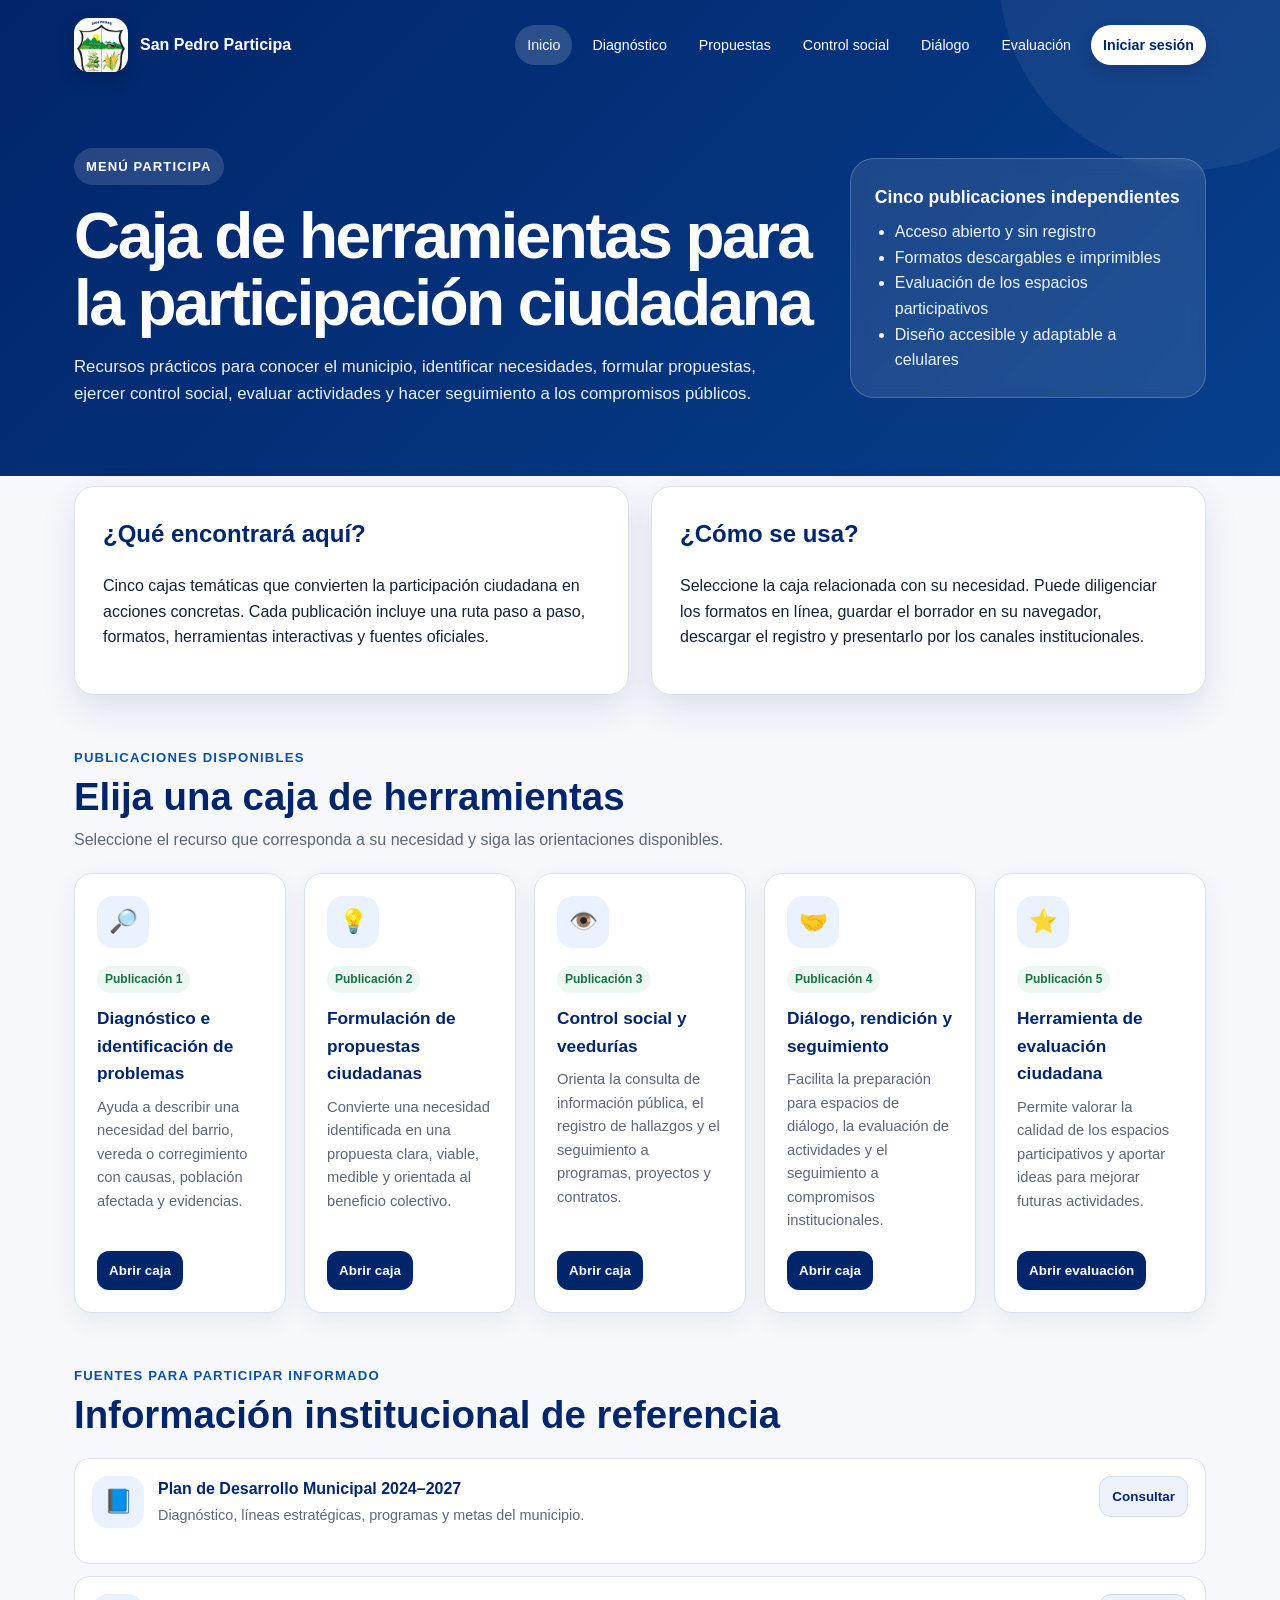
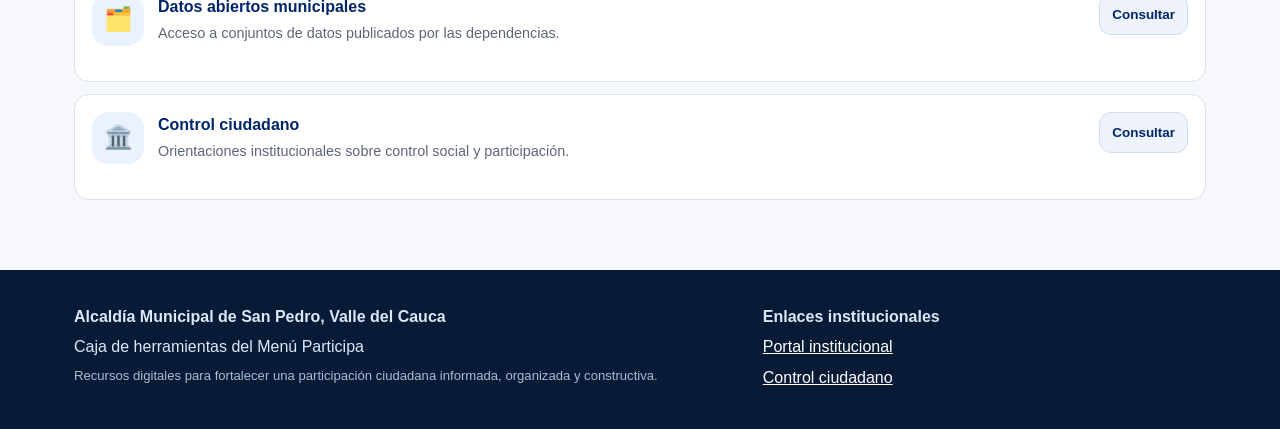
==== commit ee23c72c: "Add files via upload" ====
--- a/index.html
+++ b/index.html
@@ -1,7 +1,4 @@
-<!doctype html>
-
 <!DOCTYPE html>
-
-<html lang="es"><head><meta charset="utf-8"/><meta content="width=device-width,initial-scale=1" name="viewport"/><meta content="Recursos prácticos para conocer el municipio, identificar necesidades, formular propuestas, ejercer control social, evaluar actividades y hacer seguimiento a los compromisos públicos." name="description"/><title>Caja de herramientas para la participación ciudadana | Menú Participa</title><link href="assets/css/estilos.css" rel="stylesheet"/></head><body><a class="skip" href="#contenido">Saltar al contenido principal</a><header class="site-header"><div class="nav-wrap"><a class="brand" href="index.html"><span aria-hidden="true" class="brand-mark">SP</span><span>San Pedro Participa</span></a><nav aria-label="Navegación principal" class="nav-links">
+<html lang="es"><head><meta charset="utf-8"/><meta content="width=device-width,initial-scale=1" name="viewport"/><meta content="Recursos prácticos para conocer el municipio, identificar necesidades, formular propuestas, ejercer control social, evaluar actividades y hacer seguimiento a los compromisos públicos." name="description"/><title>Caja de herramientas para la participación ciudadana | Menú Participa</title><link href="assets/img/escudo-san-pedro.jpg" rel="icon" type="image/jpeg"/><link href="assets/css/estilos.css" rel="stylesheet"/></head><body><a class="skip" href="#contenido">Saltar al contenido principal</a><header class="site-header"><div class="nav-wrap"><a class="brand" href="index.html"><span aria-hidden="true" class="brand-mark logo-mark"><img alt="Escudo del Municipio de San Pedro, Valle del Cauca" src="assets/img/escudo-san-pedro.jpg"/></span><span>San Pedro Participa</span></a><nav aria-label="Navegación principal" class="nav-links">
 <a aria-current="page" href="index.html">Inicio</a><a href="caja-1-diagnostico.html">Diagnóstico</a><a href="caja-2-propuestas.html">Propuestas</a><a href="caja-3-control-social.html">Control social</a><a href="caja-4-dialogo-rendicion.html">Diálogo</a><a href="caja-5-evaluacion.html">Evaluación</a>
-</nav></div><section class="hero"><div><span class="eyebrow">Menú Participa</span><h1>Caja de herramientas para la participación ciudadana</h1><p>Recursos prácticos para conocer el municipio, identificar necesidades, formular propuestas, ejercer control social, evaluar actividades y hacer seguimiento a los compromisos públicos.</p></div><aside class="hero-panel"><strong>Cinco herramientas para participar</strong><ul><li>Acceso abierto y sin registro</li><li>Formatos descargables e imprimibles</li><li>Evaluación ciudadana en línea</li><li>Diseño accesible y adaptable a celulares</li></ul></aside></section></header><main class="container" id="contenido"><section class="intro-grid"><article class="panel"><h2>¿Qué encontrará aquí?</h2><p>Cinco cajas temáticas que convierten la participación ciudadana en acciones concretas. Cada publicación incluye una ruta paso a paso, formatos, herramientas interactivas y fuentes oficiales.</p></article><article class="panel"><h2>¿Cómo se usa?</h2><p>Seleccione la caja relacionada con su necesidad. Puede diligenciar los formatos en línea, guardar el borrador en su navegador, descargar el registro y presentarlo por los canales institucionales.</p></article></section><div class="section-title"><span>Publicaciones disponibles</span><h2>Elija una caja de herramientas</h2><p>Seleccione la herramienta que mejor corresponda a su necesidad y siga las orientaciones de cada sección.</p></div><section class="cards five-cards"><article class="card"><div aria-hidden="true" class="icon">🔎</div><span class="tag">Publicación 1</span><h3>Diagnóstico e identificación de problemas</h3><p>Ayuda a describir una necesidad del barrio, vereda o corregimiento con causas, población afectada y evidencias.</p><div class="card-actions"><a class="btn small" href="caja-1-diagnostico.html">Abrir caja</a></div></article><article class="card"><div aria-hidden="true" class="icon">💡</div><span class="tag">Publicación 2</span><h3>Formulación de propuestas ciudadanas</h3><p>Convierte una necesidad identificada en una propuesta clara, viable, medible y orientada al beneficio colectivo.</p><div class="card-actions"><a class="btn small" href="caja-2-propuestas.html">Abrir caja</a></div></article><article class="card"><div aria-hidden="true" class="icon">👁️</div><span class="tag">Publicación 3</span><h3>Control social y veedurías</h3><p>Orienta la consulta de información pública, el registro de hallazgos y el seguimiento a programas, proyectos y contratos.</p><div class="card-actions"><a class="btn small" href="caja-3-control-social.html">Abrir caja</a></div></article><article class="card"><div aria-hidden="true" class="icon">🤝</div><span class="tag">Publicación 4</span><h3>Diálogo, rendición y seguimiento</h3><p>Facilita la preparación para espacios de diálogo, la evaluación de actividades y el seguimiento a compromisos institucionales.</p><div class="card-actions"><a class="btn small" href="caja-4-dialogo-rendicion.html">Abrir caja</a></div></article><article class="card"><div aria-hidden="true" class="icon">⭐</div><span class="tag">Publicación 5</span><h3>Herramienta de evaluación ciudadana</h3><p>Permite valorar la calidad de los espacios participativos y aportar recomendaciones para su mejoramiento.</p><div class="card-actions"><a class="btn small" href="caja-5-evaluacion.html">Abrir evaluación</a></div></article></section><div class="section-title"><span>Fuentes para participar informado</span><h2>Información institucional de referencia</h2></div><section class="resource-list"><article class="resource"><div class="icon">📘</div><div><b>Plan de Desarrollo Municipal 2024–2027</b><p>Diagnóstico, líneas estratégicas, programas y metas del municipio.</p></div><a class="btn secondary small" href="https://www.sanpedro-valle.gov.co/planes/plan-de-desarrollo-municipal-san-pedro-valle-del-cauca" rel="noopener" target="_blank">Consultar</a></article><article class="resource"><div class="icon">🗂️</div><div><b>Datos abiertos municipales</b><p>Acceso a conjuntos de datos publicados por las dependencias.</p></div><a class="btn secondary small" href="https://www.sanpedro-valle.gov.co/datos-abiertos/datos-abiertos-publicados-por-el-municipio" rel="noopener" target="_blank">Consultar</a></article><article class="resource"><div class="icon">🏛️</div><div><b>Control ciudadano</b><p>Orientaciones institucionales sobre control social y participación.</p></div><a class="btn secondary small" href="https://www.sanpedro-valle.gov.co/control-ciudadano/control-ciudadano-631934" rel="noopener" target="_blank">Consultar</a></article></section></main><footer class="site-footer"><div class="footer-inner"><div><strong>Alcaldía Municipal de San Pedro, Valle del Cauca</strong><p>Caja de herramientas del Menú Participa</p><p class="foot-note">Utilice estos recursos para informarse, organizar sus aportes y fortalecer su participación en la gestión municipal.</p></div><div><strong>Enlaces institucionales</strong><p><a href="https://www.sanpedro-valle.gov.co/" rel="noopener" target="_blank">Portal institucional</a></p><p><a href="https://www.sanpedro-valle.gov.co/control-ciudadano/control-ciudadano-631934" rel="noopener" target="_blank">Control ciudadano</a></p></div></div></footer><script src="assets/js/app.js"></script></body></html>+<a class="nav-login" href="administracion.html">Iniciar sesión</a></nav></div><section class="hero"><div><span class="eyebrow">Menú Participa</span><h1>Caja de herramientas para la participación ciudadana</h1><p>Recursos prácticos para conocer el municipio, identificar necesidades, formular propuestas, ejercer control social, evaluar actividades y hacer seguimiento a los compromisos públicos.</p></div><aside class="hero-panel"><strong>Cinco publicaciones independientes</strong><ul><li>Acceso abierto y sin registro</li><li>Formatos descargables e imprimibles</li><li>Evaluación de los espacios participativos</li><li>Diseño accesible y adaptable a celulares</li></ul></aside></section></header><main class="container" id="contenido"><section class="intro-grid"><article class="panel"><h2>¿Qué encontrará aquí?</h2><p>Cinco cajas temáticas que convierten la participación ciudadana en acciones concretas. Cada publicación incluye una ruta paso a paso, formatos, herramientas interactivas y fuentes oficiales.</p></article><article class="panel"><h2>¿Cómo se usa?</h2><p>Seleccione la caja relacionada con su necesidad. Puede diligenciar los formatos en línea, guardar el borrador en su navegador, descargar el registro y presentarlo por los canales institucionales.</p></article></section><div class="section-title"><span>Publicaciones disponibles</span><h2>Elija una caja de herramientas</h2><p>Seleccione el recurso que corresponda a su necesidad y siga las orientaciones disponibles.</p></div><section class="cards five-cards"><article class="card"><div aria-hidden="true" class="icon">🔎</div><span class="tag">Publicación 1</span><h3>Diagnóstico e identificación de problemas</h3><p>Ayuda a describir una necesidad del barrio, vereda o corregimiento con causas, población afectada y evidencias.</p><div class="card-actions"><a class="btn small" href="caja-1-diagnostico.html">Abrir caja</a></div></article><article class="card"><div aria-hidden="true" class="icon">💡</div><span class="tag">Publicación 2</span><h3>Formulación de propuestas ciudadanas</h3><p>Convierte una necesidad identificada en una propuesta clara, viable, medible y orientada al beneficio colectivo.</p><div class="card-actions"><a class="btn small" href="caja-2-propuestas.html">Abrir caja</a></div></article><article class="card"><div aria-hidden="true" class="icon">👁️</div><span class="tag">Publicación 3</span><h3>Control social y veedurías</h3><p>Orienta la consulta de información pública, el registro de hallazgos y el seguimiento a programas, proyectos y contratos.</p><div class="card-actions"><a class="btn small" href="caja-3-control-social.html">Abrir caja</a></div></article><article class="card"><div aria-hidden="true" class="icon">🤝</div><span class="tag">Publicación 4</span><h3>Diálogo, rendición y seguimiento</h3><p>Facilita la preparación para espacios de diálogo, la evaluación de actividades y el seguimiento a compromisos institucionales.</p><div class="card-actions"><a class="btn small" href="caja-4-dialogo-rendicion.html">Abrir caja</a></div></article><article class="card"><div aria-hidden="true" class="icon">⭐</div><span class="tag">Publicación 5</span><h3>Herramienta de evaluación ciudadana</h3><p>Permite valorar la calidad de los espacios participativos y aportar ideas para mejorar futuras actividades.</p><div class="card-actions"><a class="btn small" href="caja-5-evaluacion.html">Abrir evaluación</a></div></article></section><div class="section-title"><span>Fuentes para participar informado</span><h2>Información institucional de referencia</h2></div><section class="resource-list"><article class="resource"><div class="icon">📘</div><div><b>Plan de Desarrollo Municipal 2024–2027</b><p>Diagnóstico, líneas estratégicas, programas y metas del municipio.</p></div><a class="btn secondary small" href="https://www.sanpedro-valle.gov.co/planes/plan-de-desarrollo-municipal-san-pedro-valle-del-cauca" rel="noopener" target="_blank">Consultar</a></article><article class="resource"><div class="icon">🗂️</div><div><b>Datos abiertos municipales</b><p>Acceso a conjuntos de datos publicados por las dependencias.</p></div><a class="btn secondary small" href="https://www.sanpedro-valle.gov.co/datos-abiertos/datos-abiertos-publicados-por-el-municipio" rel="noopener" target="_blank">Consultar</a></article><article class="resource"><div class="icon">🏛️</div><div><b>Control ciudadano</b><p>Orientaciones institucionales sobre control social y participación.</p></div><a class="btn secondary small" href="https://www.sanpedro-valle.gov.co/control-ciudadano/control-ciudadano-631934" rel="noopener" target="_blank">Consultar</a></article></section></main><footer class="site-footer"><div class="footer-inner"><div><strong>Alcaldía Municipal de San Pedro, Valle del Cauca</strong><p>Caja de herramientas del Menú Participa</p><p class="foot-note">Recursos digitales para fortalecer una participación ciudadana informada, organizada y constructiva.</p></div><div><strong>Enlaces institucionales</strong><p><a href="https://www.sanpedro-valle.gov.co/" rel="noopener" target="_blank">Portal institucional</a></p><p><a href="https://www.sanpedro-valle.gov.co/control-ciudadano/control-ciudadano-631934" rel="noopener" target="_blank">Control ciudadano</a></p></div></div></footer><script src="assets/js/app.js"></script></body></html>
--- a/assets/css/estilos.css
+++ b/assets/css/estilos.css
@@ -115,3 +115,39 @@
 .google-btn{width:100%;background:#fff;color:#24324a;border:1px solid #c9d3e2;box-shadow:0 4px 12px rgba(16,42,90,.08);padding:13px 18px}
 .google-btn:hover{background:#f7f9fc;color:#172033;border-color:#aebbd0}
 .google-btn svg{flex:0 0 auto}
+
+/* Identidad institucional y acceso */
+.brand-mark.logo-mark{
+  width:54px;
+  height:54px;
+  padding:3px;
+  overflow:hidden;
+  background:#fff;
+  border-radius:15px;
+}
+.brand-mark.logo-mark img{
+  display:block;
+  width:100%;
+  height:100%;
+  object-fit:contain;
+  border-radius:11px;
+}
+.nav-links a.nav-login{
+  background:#fff;
+  color:var(--azul);
+  font-weight:800;
+  box-shadow:0 6px 16px rgba(0,0,0,.14);
+}
+.nav-links a.nav-login:hover,
+.nav-links a.nav-login:focus{
+  background:#f3f7ff;
+  color:#001b4e;
+}
+.google-btn{
+  margin-top:22px;
+  min-height:52px;
+}
+@media(max-width:650px){
+  .brand-mark.logo-mark{width:50px;height:50px}
+  .nav-links a.nav-login{width:100%;text-align:center;margin-top:6px}
+}
